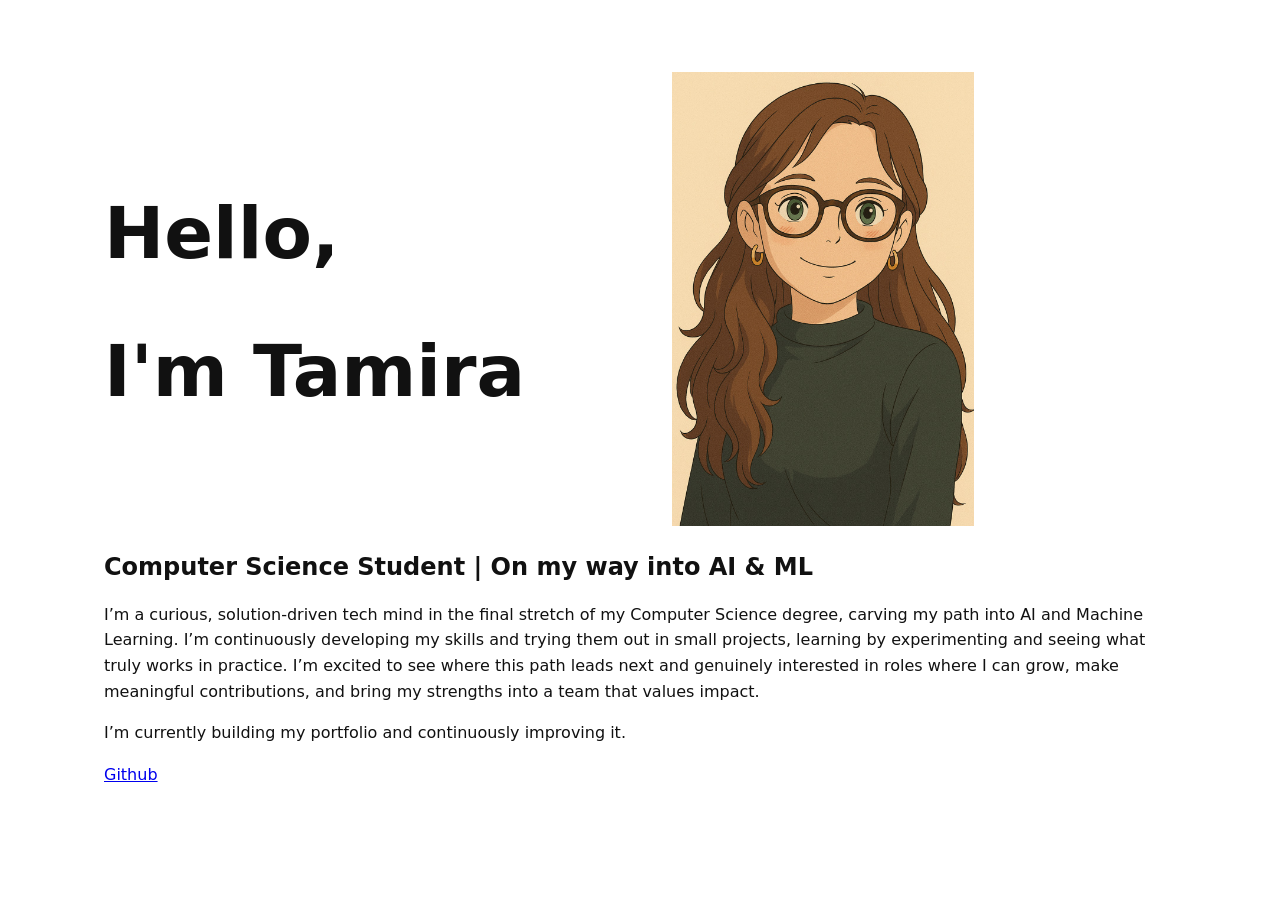
==== index.html @ e7b1f58b "update text" ====
<!DOCTYPE html>
<html lang="en">
<head>
    <meta charset="UTF-8">
    <link rel ="stylesheet" href="css/style.css">
    <title>Tamira Leber</title>
</head>
    <body>
        <div class="page">
        <section class ="hero">
            <div class ="page-header-text">
                <h1>Hello,</h1>
                <h1>I'm Tamira</h1>
            </div>
            <div class ="page-header-image">
                    <img src="assets/picture.jpeg">
            </div>
        </section>
            <h2>Computer Science Student | On my way into AI & ML</h2>
            <p>
                I’m a curious, solution-driven tech mind in the final stretch of my Computer Science degree, carving my path into AI and Machine Learning.
                I’m continuously developing my skills and trying them out in small projects, learning by experimenting and seeing what truly works in practice.
                I’m excited to see where this path leads next and genuinely interested in roles where I can grow, make meaningful contributions, and bring my strengths into a team that values impact.
            </p>
            <p>I’m currently building my portfolio and continuously improving it. </p>
            <a href="https://github.com/miranicad" target="_blank" rel ="noopener">Github</a>
        </div>
    </body>
</html>
---- css/style.css ----
:root {
    --color-bg: #ffffff;
    --color-text: #111111;
    --color-accent: #8b5e3c;
    --color-accent-soft: #e8d3b0;
    --color-bg-start: #fbf7f2;
    --color-bg-end: #f6e6c9;

    --shadow-soft: 0 20px 40px rgba(59, 47, 42, 0.12);

    --font-base: system-ui, sans-serif;

    --space-sm: 0.5rem;
    --space-md: 1rem;
    --space-lg: 2rem;
}

body{
    background: var(--color-bg);
    font-family: var(--font-base);
    color: var(--color-text);
    line-height: 1.6;
}
.page{
    padding: 2rem 1.25rem;
    margin: 0 auto;
    max-width: 1200px;
}

h1{
    font-size: 3.5rem;
    line-height: 1.1;

}
.hero {
    display: flex;
    flex-direction: column;
    align-items: center;
    gap: 3rem;
    text-align: center;
}

.page-header-image {
    flex: 1;
}

.page-header-text {
    flex: 1;
}

.page-header-image img {
    width: 60%;
    height: auto;
}

 h2, h3 {
    line-height: 1.2;
}

@media (min-width: 768px) {
    .page {
        padding: 3rem 3rem;
    }

    .hero {
        flex-direction: row;
        text-align: left;
        gap: 4rem;
    }

    h1 {
        font-size: 3.5rem;
    }
}

@media (min-width: 1024px) {
    .page {
        padding: 4rem 6rem;

    }

    h1 {
        font-size: 4.5rem;
    }

    .page-header-image img {
        max-width: 320px;
    }
}
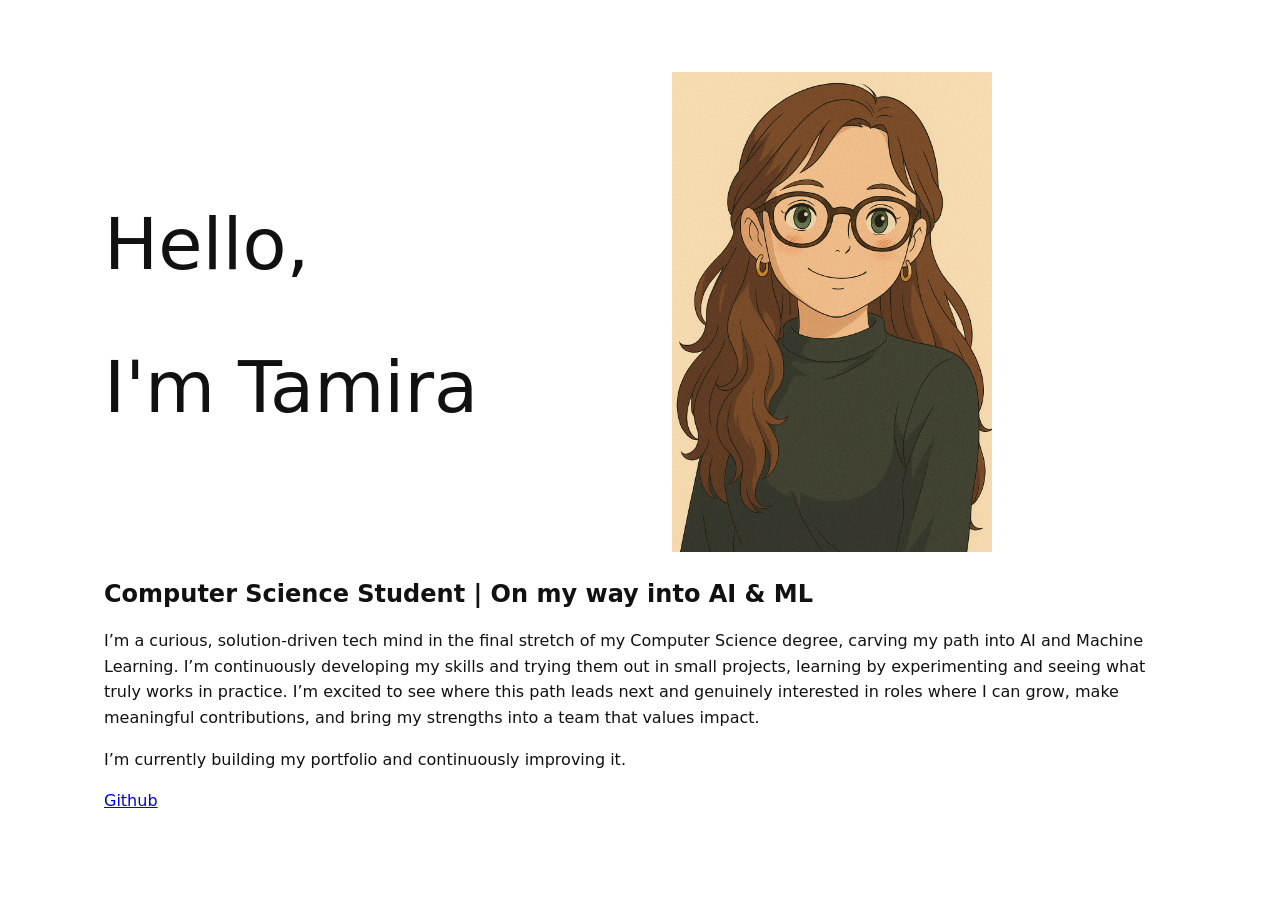
==== commit eb588acf: "update responsivness of page" ====
--- a/index.html
+++ b/index.html
@@ -1,7 +1,8 @@
 <!DOCTYPE html>
 <html lang="en">
 <head>
-    <meta charset="UTF-8">
+    <meta charset= "UTF-8" name="viewport" content="width=device-width, initial-scale=1.0">
+
     <link rel ="stylesheet" href="css/style.css">
     <title>Tamira Leber</title>
 </head>
--- a/css/style.css
+++ b/css/style.css
@@ -28,8 +28,9 @@
 }
 
 h1{
-    font-size: 3.5rem;
-    line-height: 1.1;
+    font-size: 3rem;
+    line-height: 1;
+    font-weight: lighter;
 
 }
 .hero {
@@ -49,7 +50,8 @@
 }
 
 .page-header-image img {
-    width: 60%;
+    width: 80%;
+    max-width: 320px;
     height: auto;
 }
 
@@ -68,9 +70,11 @@
         gap: 4rem;
     }
 
-    h1 {
+    h1{
         font-size: 3.5rem;
+        line-height: 1.15;
     }
+
 }
 
 @media (min-width: 1024px) {
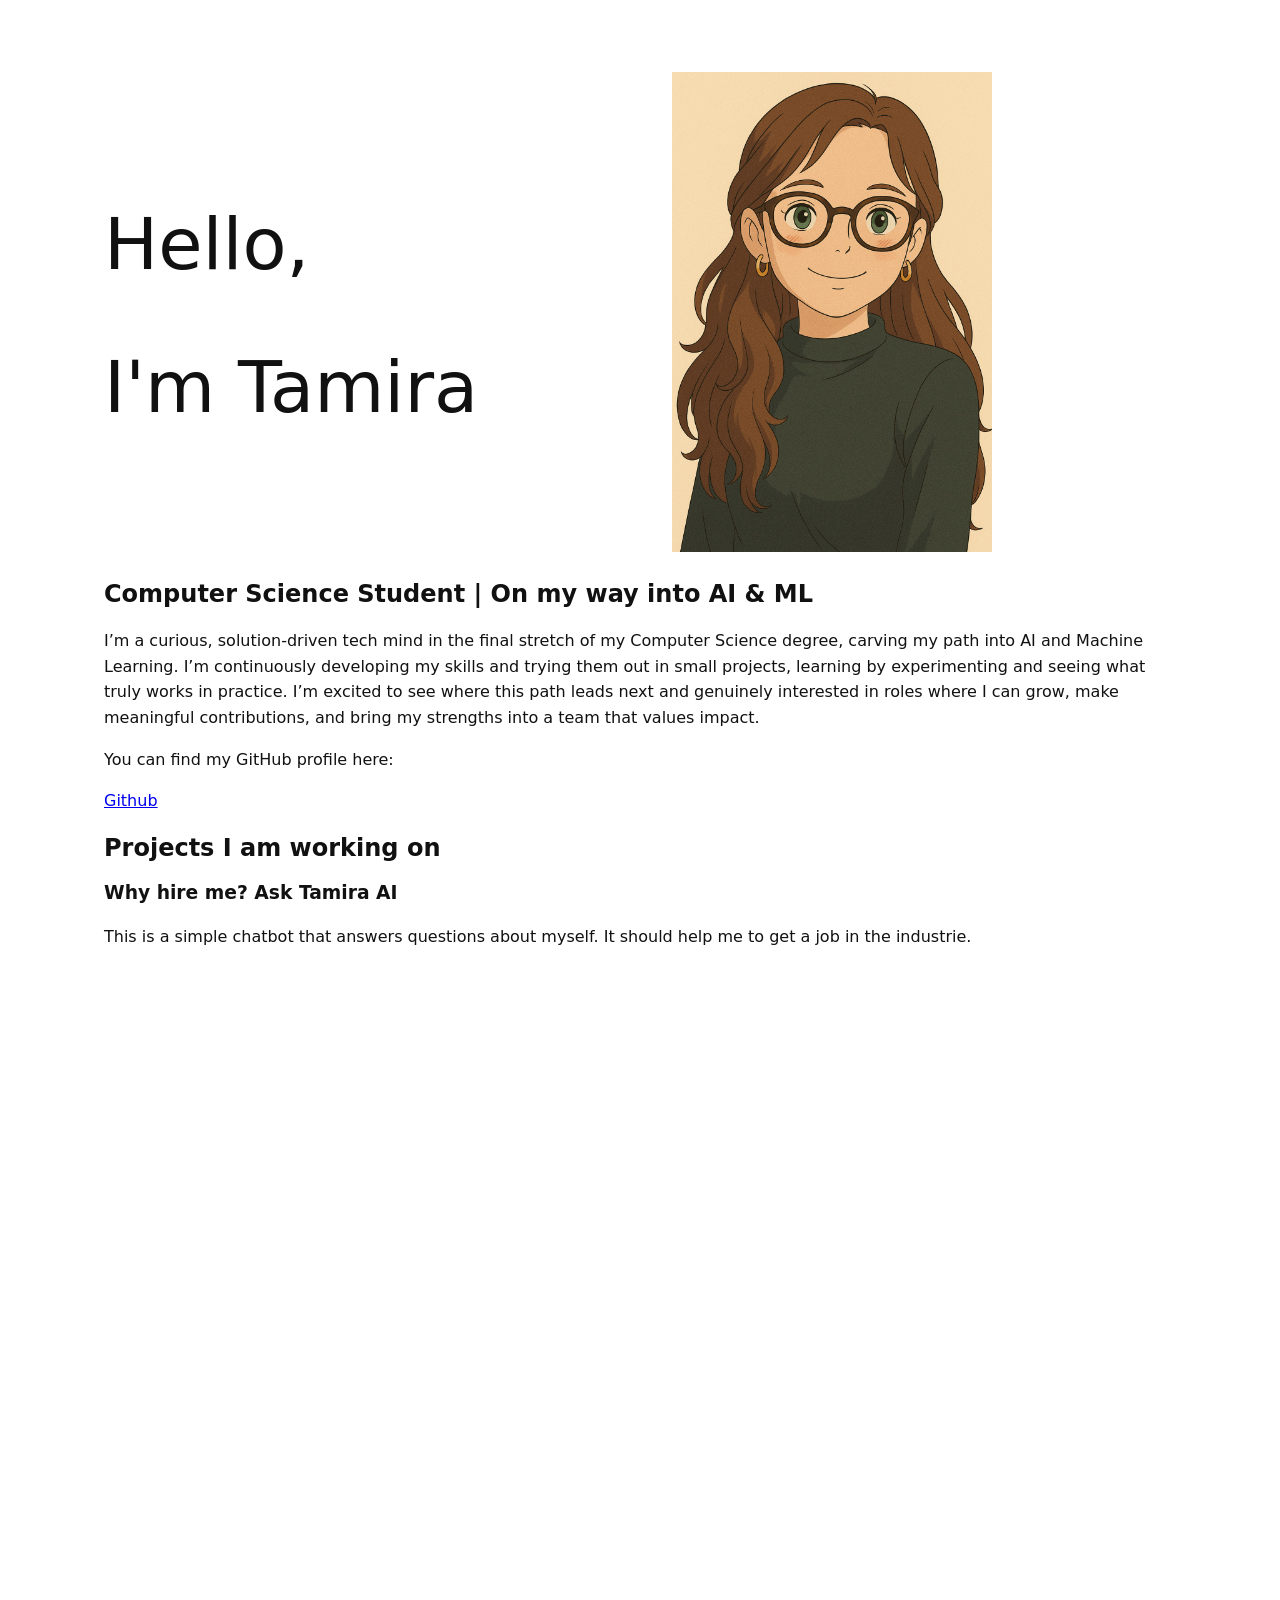
==== commit f03d5439: "update styling text and subdossier." ====
--- a/index.html
+++ b/index.html
@@ -17,14 +17,32 @@
                     <img src="assets/picture.jpeg">
             </div>
         </section>
+        <section class="introduction">
             <h2>Computer Science Student | On my way into AI & ML</h2>
             <p>
                 I’m a curious, solution-driven tech mind in the final stretch of my Computer Science degree, carving my path into AI and Machine Learning.
                 I’m continuously developing my skills and trying them out in small projects, learning by experimenting and seeing what truly works in practice.
                 I’m excited to see where this path leads next and genuinely interested in roles where I can grow, make meaningful contributions, and bring my strengths into a team that values impact.
             </p>
-            <p>I’m currently building my portfolio and continuously improving it. </p>
+            <p>You can find my GitHub profile here: </p>
             <a href="https://github.com/miranicad" target="_blank" rel ="noopener">Github</a>
-        </div>
+        </section>
+            <section class="projects">
+                <h2>Projects I am working on</h2>
+
+                <h3>Why hire me? Ask Tamira AI</h3>
+                <p>This is a simple chatbot that answers questions about myself. It should help me to get a job in the industrie.</p>
+
+                <div class="embed">
+                    <iframe
+                            src="https://tamira-simple-llm-chatbot.streamlit.app/?embed=true"
+                            title="Chatbot Demo"
+                            loading="lazy"
+                            sandbox="allow-scripts allow-same-origin allow-forms allow-popups"
+                            allow="clipboard-read; clipboard-write"
+                    ></iframe>
+                </div>
+            </section>
+       </div>
     </body>
 </html>
--- a/css/style.css
+++ b/css/style.css
@@ -91,3 +91,16 @@
         max-width: 320px;
     }
 }
+
+.embed {
+    width: 100%;
+    max-width: 1000px;
+    margin: 1rem 0;
+}
+
+.embed iframe {
+    width: 100%;
+    height: 700px;       /* anpassen */
+    border: 0;
+    border-radius: 12px;
+}
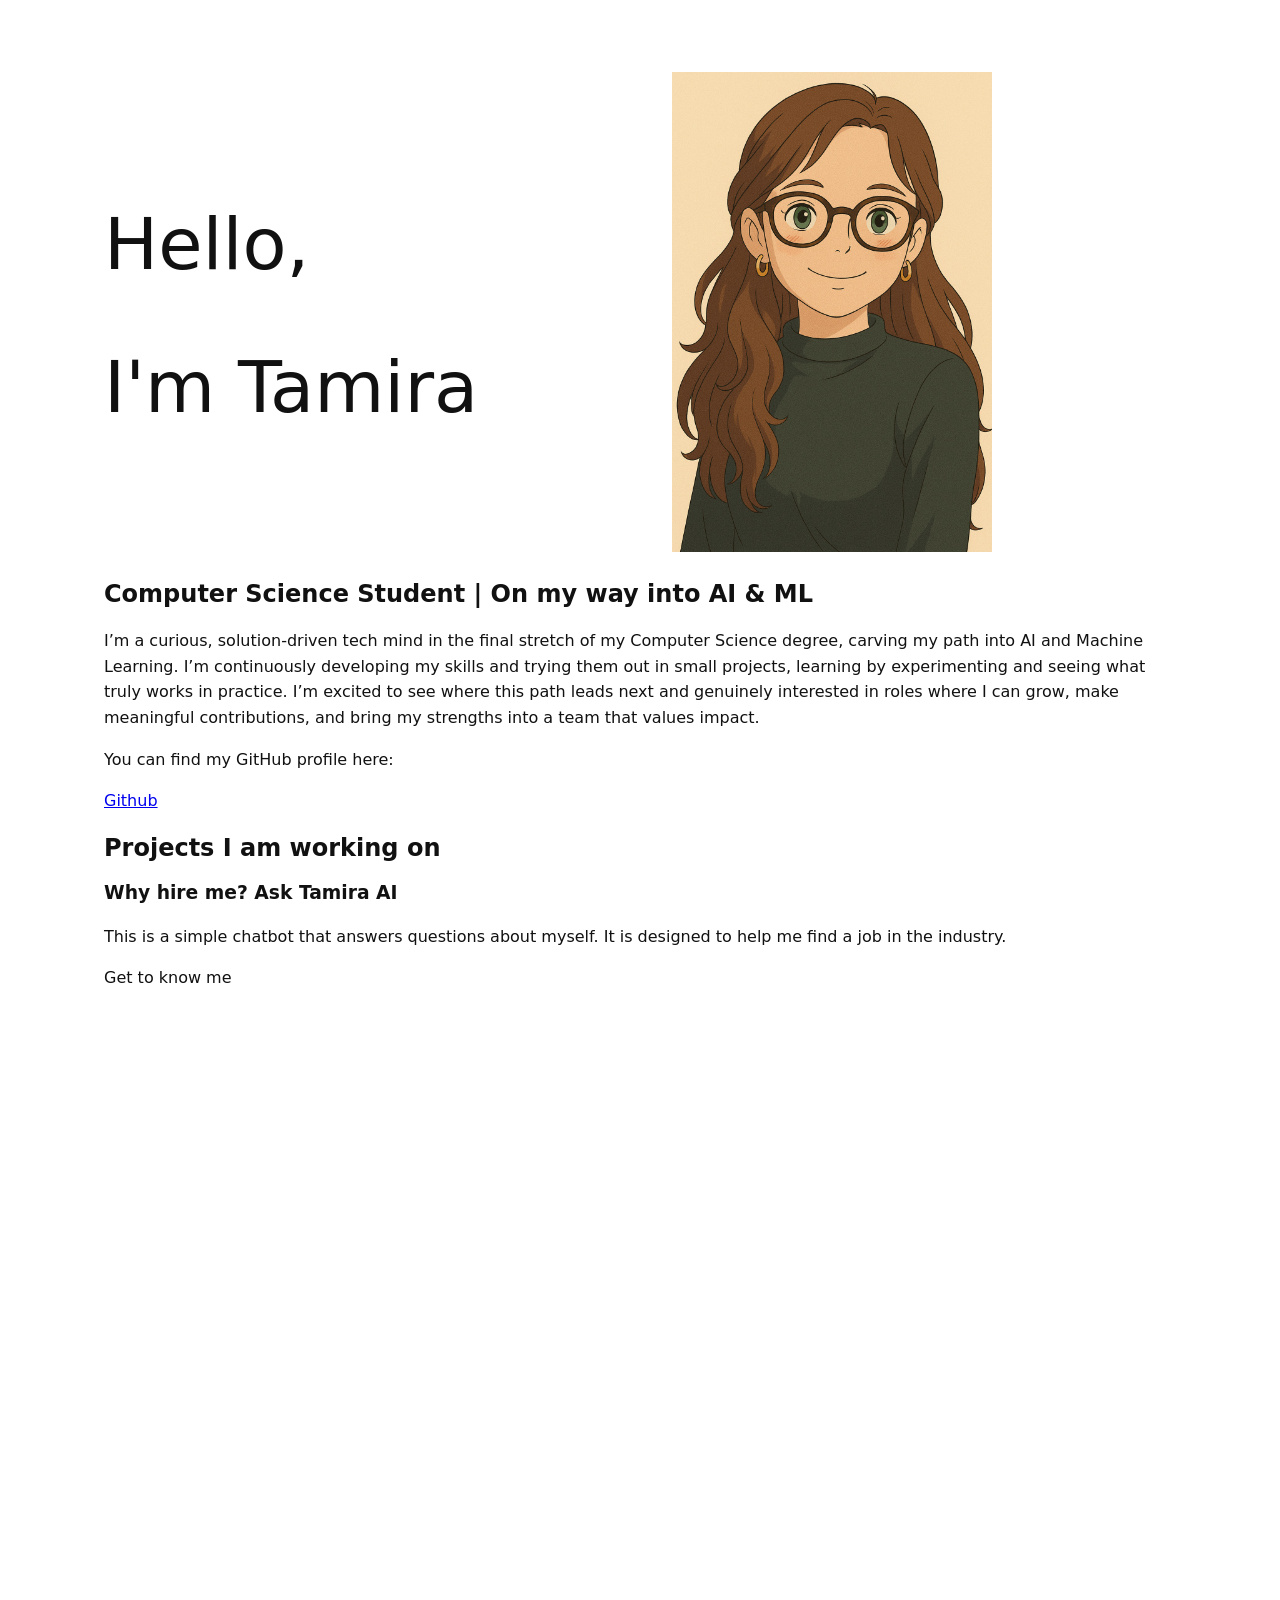
==== commit ce909b90: "update text." ====
--- a/index.html
+++ b/index.html
@@ -31,8 +31,8 @@
                 <h2>Projects I am working on</h2>
 
                 <h3>Why hire me? Ask Tamira AI</h3>
-                <p>This is a simple chatbot that answers questions about myself. It should help me to get a job in the industrie.</p>
-
+                <p>This is a simple chatbot that answers questions about myself. It is designed to help me find a job in the industry.</p>
+                <p>Get to know me</p>
                 <div class="embed">
                     <iframe
                             src="https://tamira-simple-llm-chatbot.streamlit.app/?embed=true"
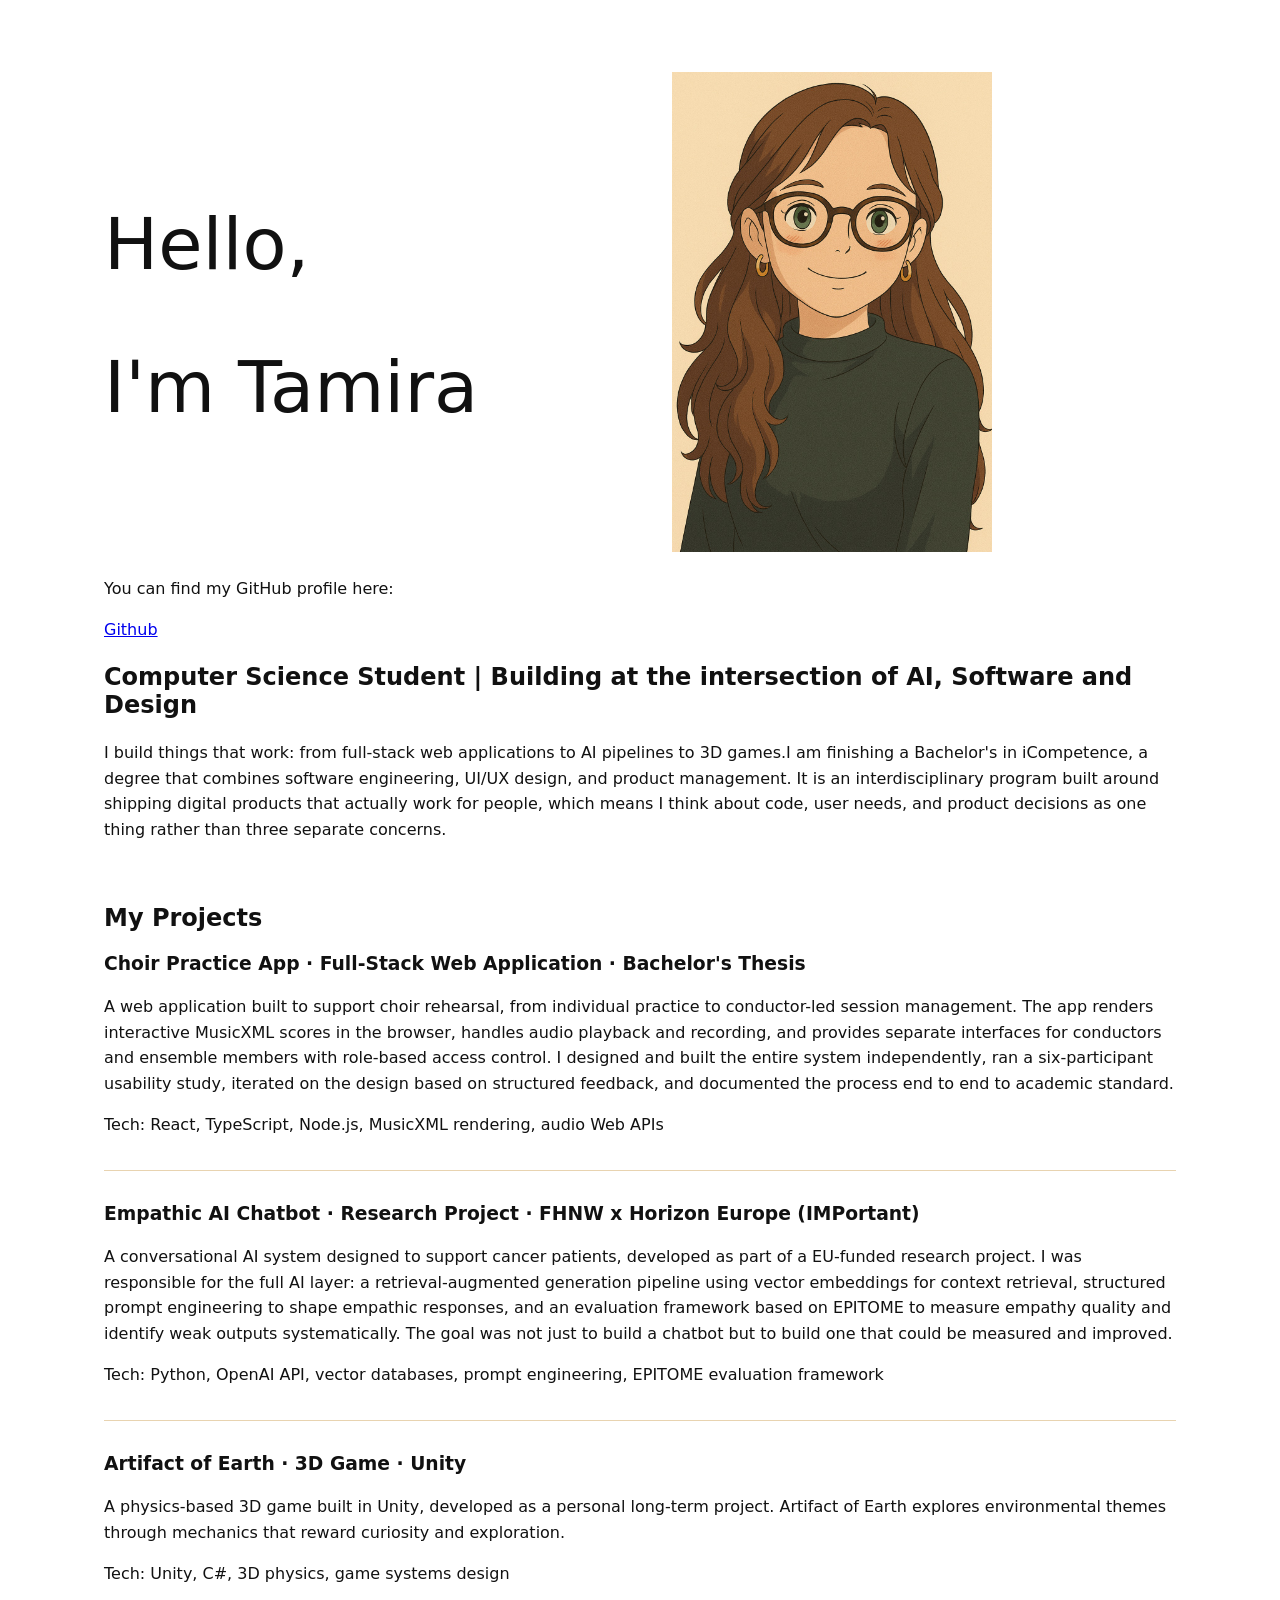
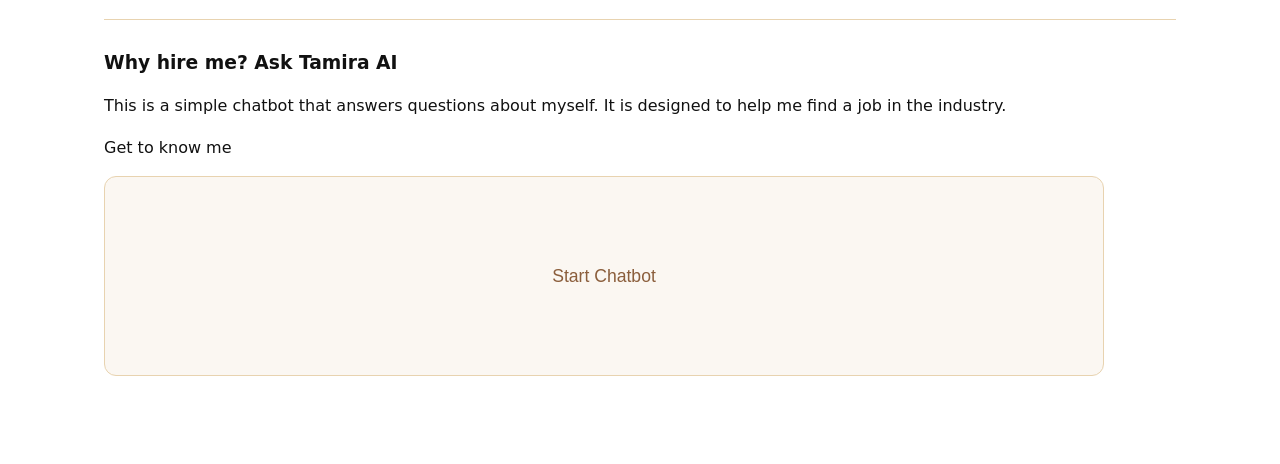
==== commit d1ffae88: "update text and styling, add more projects" ====
--- a/index.html
+++ b/index.html
@@ -1,48 +1,84 @@
 <!DOCTYPE html>
 <html lang="en">
 <head>
-    <meta charset= "UTF-8" name="viewport" content="width=device-width, initial-scale=1.0">
+    <meta charset="UTF-8" name="viewport" content="width=device-width, initial-scale=1.0">
 
-    <link rel ="stylesheet" href="css/style.css">
+    <link rel="stylesheet" href="css/style.css">
     <title>Tamira Leber</title>
 </head>
-    <body>
-        <div class="page">
-        <section class ="hero">
-            <div class ="page-header-text">
-                <h1>Hello,</h1>
-                <h1>I'm Tamira</h1>
-            </div>
-            <div class ="page-header-image">
-                    <img src="assets/picture.jpeg">
-            </div>
-        </section>
-        <section class="introduction">
-            <h2>Computer Science Student | On my way into AI & ML</h2>
-            <p>
-                I’m a curious, solution-driven tech mind in the final stretch of my Computer Science degree, carving my path into AI and Machine Learning.
-                I’m continuously developing my skills and trying them out in small projects, learning by experimenting and seeing what truly works in practice.
-                I’m excited to see where this path leads next and genuinely interested in roles where I can grow, make meaningful contributions, and bring my strengths into a team that values impact.
-            </p>
-            <p>You can find my GitHub profile here: </p>
-            <a href="https://github.com/miranicad" target="_blank" rel ="noopener">Github</a>
-        </section>
-            <section class="projects">
-                <h2>Projects I am working on</h2>
+<body>
+<div class="page">
+    <section class="hero">
+        <div class="page-header-text">
+            <h1>Hello,</h1>
+            <h1>I'm Tamira</h1>
+        </div>
+        <div class="page-header-image">
+            <img src="assets/picture.jpeg">
+        </div>
+    </section>
+    <p>You can find my GitHub profile here: </p>
+    <a href="https://github.com/miranicad" target="_blank" rel="noopener">Github</a>
+    <section class="introduction">
+        <h2>Computer Science Student | Building at the intersection of AI, Software and Design</h2>
+        <p>
+            I build things that work: from full-stack web applications to AI pipelines to 3D games.I am finishing a
+            Bachelor's in iCompetence, a degree that combines software engineering, UI/UX design, and product
+            management. It is an interdisciplinary program built around shipping digital products that actually work for
+            people, which means I think about code, user needs, and product decisions as one thing rather than three
+            separate concerns. </p>
 
-                <h3>Why hire me? Ask Tamira AI</h3>
-                <p>This is a simple chatbot that answers questions about myself. It is designed to help me find a job in the industry.</p>
-                <p>Get to know me</p>
-                <div class="embed">
-                    <iframe
-                            src="https://tamira-simple-llm-chatbot.streamlit.app/?embed=true"
-                            title="Chatbot Demo"
-                            loading="lazy"
-                            sandbox="allow-scripts allow-same-origin allow-forms allow-popups"
-                            allow="clipboard-read; clipboard-write"
-                    ></iframe>
-                </div>
-            </section>
-       </div>
-    </body>
+    </section>
+    <br>
+    <section class="projects">
+        <h2>My Projects</h2>
+        <h3>Choir Practice App · Full-Stack Web Application · Bachelor's Thesis</h3>
+        <p>A web application built to support choir rehearsal, from individual practice to conductor-led session
+            management. The app renders interactive MusicXML scores in the browser, handles audio playback and
+            recording, and provides separate interfaces for conductors and ensemble members with role-based access
+            control. I designed and built the entire system independently, ran a six-participant usability study,
+            iterated on the design based on structured feedback, and documented the process end to end to academic
+            standard.</p>
+        <p>Tech: React, TypeScript, Node.js, MusicXML rendering, audio Web APIs</p>
+
+        <h3>Empathic AI Chatbot · Research Project · FHNW x Horizon Europe (IMPortant)</h3>
+        <p>A conversational AI system designed to support cancer patients, developed as part of a EU-funded research
+            project. I was responsible for the full AI layer: a retrieval-augmented generation pipeline using vector
+            embeddings for context retrieval, structured prompt engineering to shape empathic responses, and an
+            evaluation framework based on EPITOME to measure empathy quality and identify weak outputs systematically.
+            The goal was not just to build a chatbot but to build one that could be measured and improved.</p>
+        <p>Tech: Python, OpenAI API, vector databases, prompt engineering, EPITOME evaluation framework</p>
+
+        <h3>Artifact of Earth · 3D Game · Unity</h3>
+        <p>A physics-based 3D game built in Unity, developed as a personal long-term project. Artifact of Earth explores
+            environmental themes through mechanics that reward curiosity and exploration.</p>
+        <p>Tech: Unity, C#, 3D physics, game systems design</p>
+
+
+        <h3>Why hire me? Ask Tamira AI</h3>
+        <p>This is a simple chatbot that answers questions about myself. It is designed to help me find a job in the
+            industry.</p>
+        <p>Get to know me</p>
+        <div class="embed">
+            <button class="embed-start" onclick="this.style.display='none'; this.nextElementSibling.style.display='block';">
+                Start Chatbot
+            </button>
+            <iframe
+                    style="display:none"
+                    data-src="https://tamira-simple-llm-chatbot.streamlit.app/?embed=true"
+                    title="Chatbot Demo"
+                    sandbox="allow-scripts allow-same-origin allow-forms allow-popups"
+                    allow="clipboard-read; clipboard-write"
+                    onload="this.contentWindow"
+            ></iframe>
+            <script>
+                document.querySelector('.embed-start').addEventListener('click', function() {
+                    const iframe = this.nextElementSibling;
+                    iframe.src = iframe.dataset.src;
+                });
+            </script>
+        </div>
+    </section>
+</div>
+</body>
 </html>
--- a/css/style.css
+++ b/css/style.css
@@ -92,15 +92,44 @@
     }
 }
 
+.projects h3 {
+    padding-top: var(--space-lg);
+    margin-top: var(--space-lg);
+    border-top: 1px solid var(--color-accent-soft);
+}
+
+.projects h3:first-of-type {
+    border-top: none;
+    margin-top: 0;
+    padding-top: 0;
+}
+
 .embed {
+    position: relative;
     width: 100%;
     max-width: 1000px;
     margin: 1rem 0;
 }
 
+.embed-start {
+    width: 100%;
+    height: 200px;
+    border: 1px solid var(--color-accent-soft);
+    border-radius: 12px;
+    background: var(--color-bg-start);
+    color: var(--color-accent);
+    font-size: 1.1rem;
+    cursor: pointer;
+    transition: background 0.2s ease;
+}
+
+.embed-start:hover {
+    background: var(--color-accent-soft);
+}
+
 .embed iframe {
     width: 100%;
-    height: 700px;       /* anpassen */
+    height: 700px;
     border: 0;
     border-radius: 12px;
 }
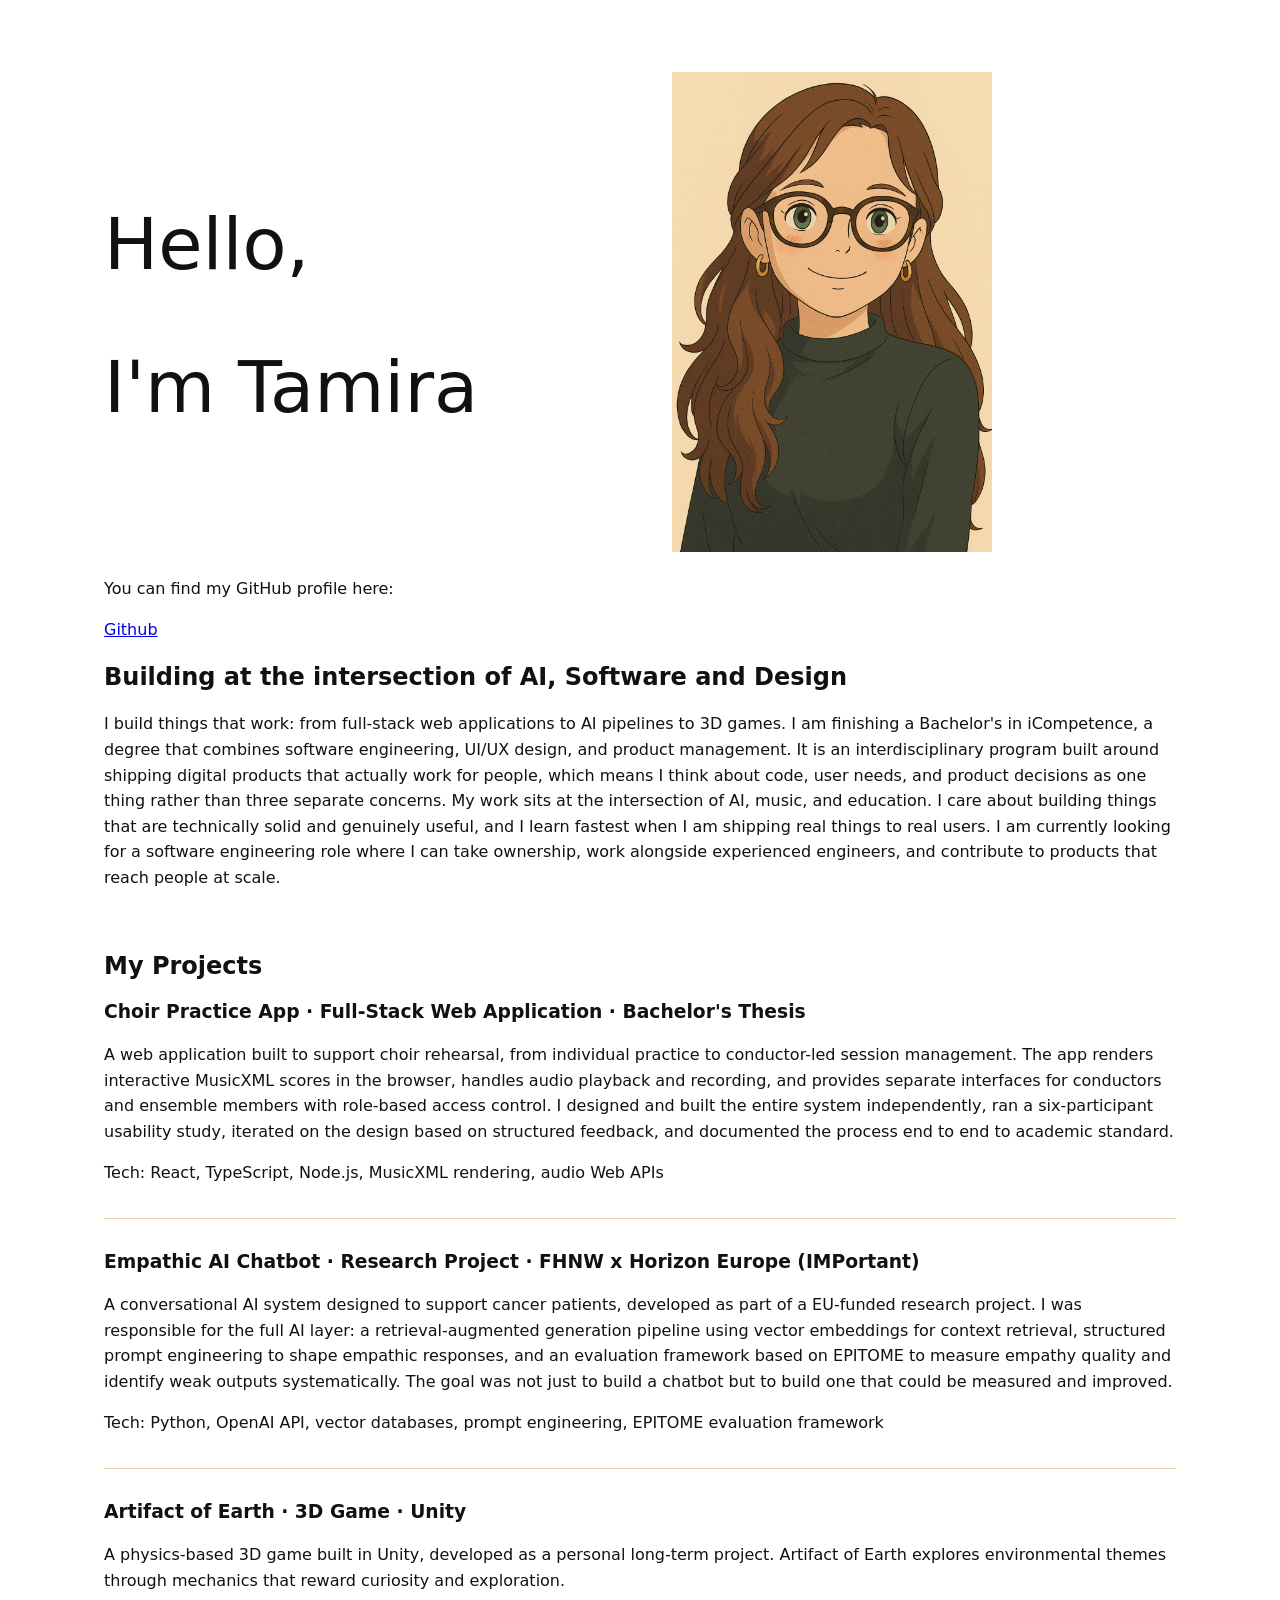
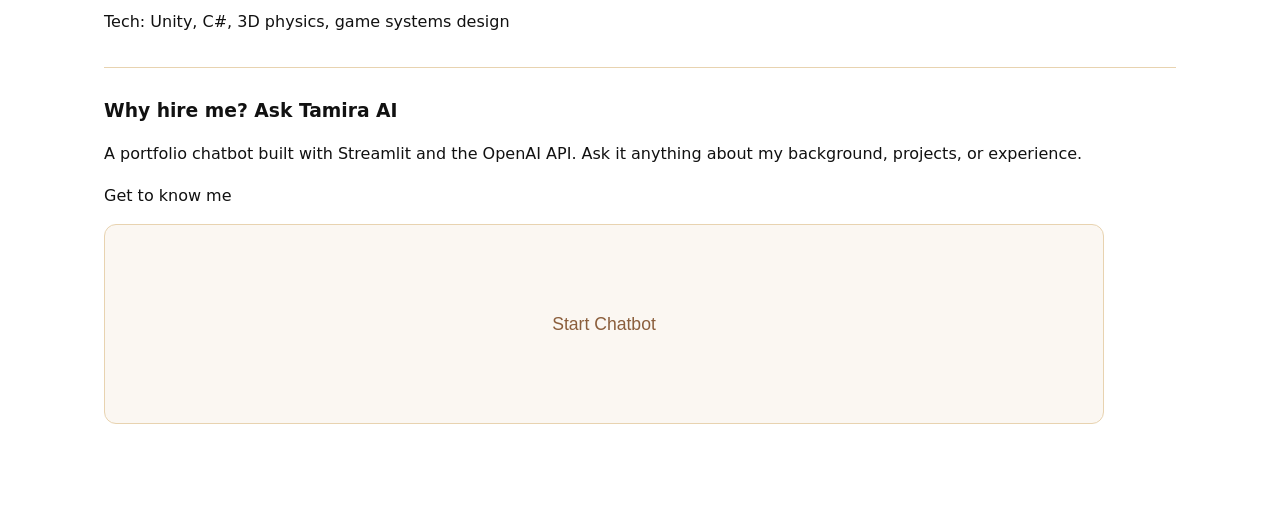
==== commit 8f4de370: "update text" ====
--- a/index.html
+++ b/index.html
@@ -17,16 +17,21 @@
             <img src="assets/picture.jpeg">
         </div>
     </section>
-    <p>You can find my GitHub profile here: </p>
-    <a href="https://github.com/miranicad" target="_blank" rel="noopener">Github</a>
+
     <section class="introduction">
-        <h2>Computer Science Student | Building at the intersection of AI, Software and Design</h2>
+        <p>You can find my GitHub profile here: </p>
+        <a href="https://github.com/miranicad" target="_blank" rel="noopener">Github</a>
+        <h2>Building at the intersection of AI, Software and Design</h2>
         <p>
-            I build things that work: from full-stack web applications to AI pipelines to 3D games.I am finishing a
+            I build things that work: from full-stack web applications to AI pipelines to 3D games. I am finishing a
             Bachelor's in iCompetence, a degree that combines software engineering, UI/UX design, and product
             management. It is an interdisciplinary program built around shipping digital products that actually work for
             people, which means I think about code, user needs, and product decisions as one thing rather than three
-            separate concerns. </p>
+            separate concerns. My work sits at the intersection of AI, music, and education. I care about building
+            things that are technically solid and genuinely useful, and I learn fastest when I am shipping real things
+            to real users.
+            I am currently looking for a software engineering role where I can take ownership, work alongside
+            experienced engineers, and contribute to products that reach people at scale.</p>
 
     </section>
     <br>
@@ -56,11 +61,11 @@
 
 
         <h3>Why hire me? Ask Tamira AI</h3>
-        <p>This is a simple chatbot that answers questions about myself. It is designed to help me find a job in the
-            industry.</p>
+        <p>A portfolio chatbot built with Streamlit and the OpenAI API. Ask it anything about my background, projects, or experience.</p>
         <p>Get to know me</p>
         <div class="embed">
-            <button class="embed-start" onclick="this.style.display='none'; this.nextElementSibling.style.display='block';">
+            <button class="embed-start"
+                    onclick="this.style.display='none'; this.nextElementSibling.style.display='block';">
                 Start Chatbot
             </button>
             <iframe
@@ -72,7 +77,7 @@
                     onload="this.contentWindow"
             ></iframe>
             <script>
-                document.querySelector('.embed-start').addEventListener('click', function() {
+                document.querySelector('.embed-start').addEventListener('click', function () {
                     const iframe = this.nextElementSibling;
                     iframe.src = iframe.dataset.src;
                 });
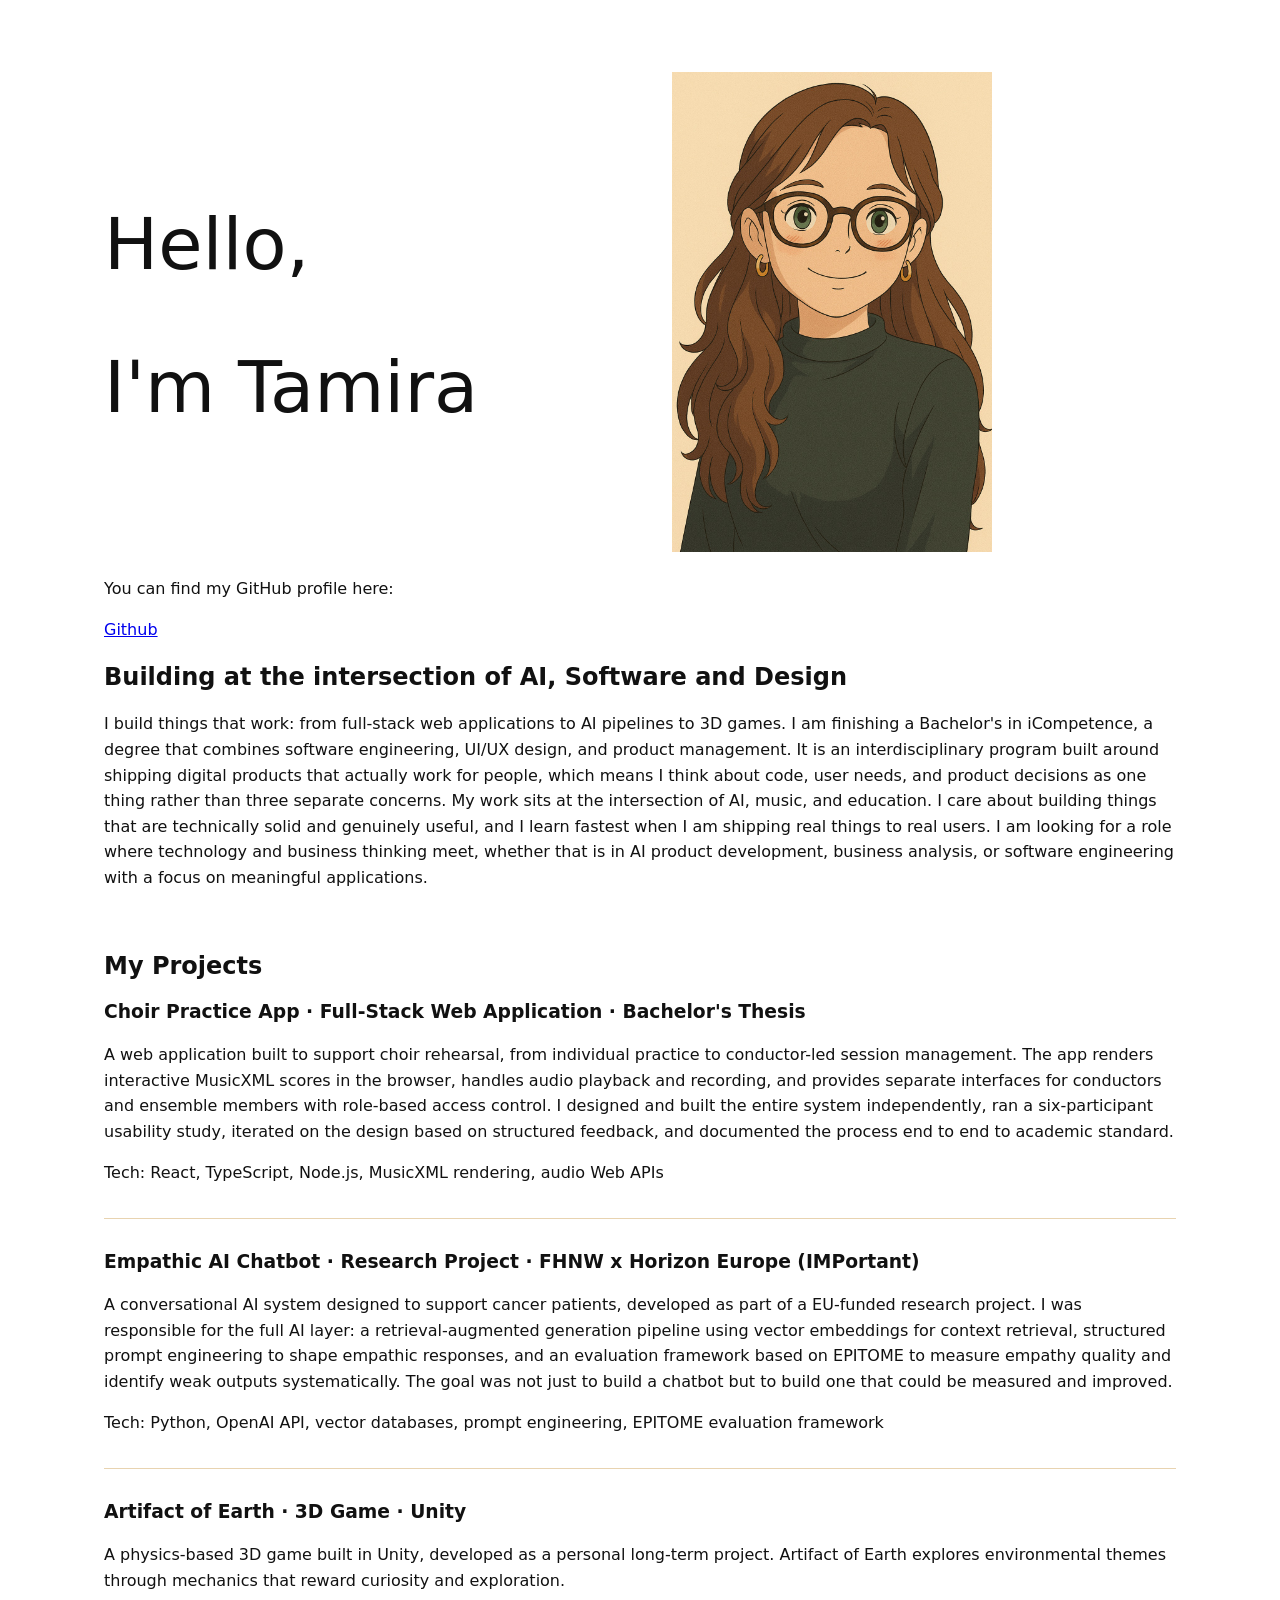
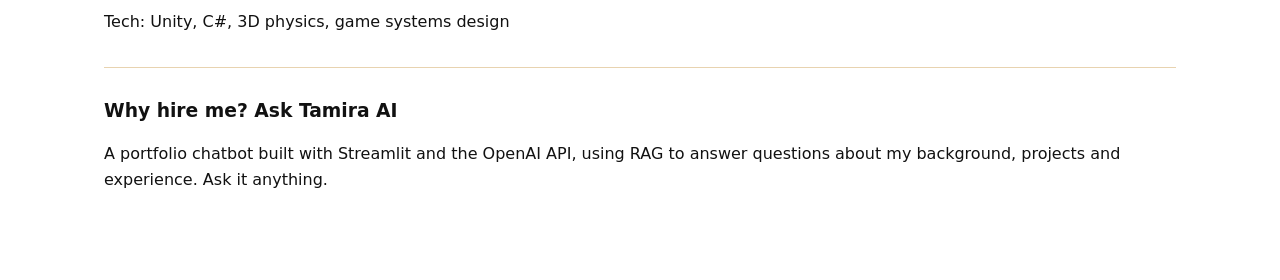
==== commit 6910a36a: "update portfolio text" ====
--- a/index.html
+++ b/index.html
@@ -30,8 +30,7 @@
             separate concerns. My work sits at the intersection of AI, music, and education. I care about building
             things that are technically solid and genuinely useful, and I learn fastest when I am shipping real things
             to real users.
-            I am currently looking for a software engineering role where I can take ownership, work alongside
-            experienced engineers, and contribute to products that reach people at scale.</p>
+            I am looking for a role where technology and business thinking meet, whether that is in AI product development, business analysis, or software engineering with a focus on meaningful applications.</p>
 
     </section>
     <br>
@@ -60,30 +59,30 @@
         <p>Tech: Unity, C#, 3D physics, game systems design</p>
 
 
-        <h3>Why hire me? Ask Tamira AI</h3>
-        <p>A portfolio chatbot built with Streamlit and the OpenAI API. Ask it anything about my background, projects, or experience.</p>
-        <p>Get to know me</p>
-        <div class="embed">
-            <button class="embed-start"
-                    onclick="this.style.display='none'; this.nextElementSibling.style.display='block';">
-                Start Chatbot
-            </button>
-            <iframe
-                    style="display:none"
-                    data-src="https://tamira-simple-llm-chatbot.streamlit.app/?embed=true"
-                    title="Chatbot Demo"
-                    sandbox="allow-scripts allow-same-origin allow-forms allow-popups"
-                    allow="clipboard-read; clipboard-write"
-                    onload="this.contentWindow"
-            ></iframe>
-            <script>
-                document.querySelector('.embed-start').addEventListener('click', function () {
-                    const iframe = this.nextElementSibling;
-                    iframe.src = iframe.dataset.src;
-                });
-            </script>
-        </div>
-    </section>
-</div>
-</body>
-</html>+                <h3>Why hire me? Ask Tamira AI</h3>
+                <p>A portfolio chatbot built with Streamlit and the OpenAI API, using RAG to answer questions about my background, projects and experience. Ask it anything.</p>
+        <!--   <div class="embed">
+              <button class="embed-start"
+                      onclick="this.style.display='none'; this.nextElementSibling.style.display='block';">
+                  Start Chatbot
+              </button>
+              <iframe
+                      style="display:none"
+                      data-src="https://tamira-simple-llm-chatbot.streamlit.app/?embed=true"
+                      title="Chatbot Demo"
+                      sandbox="allow-scripts allow-same-origin allow-forms allow-popups"
+                      allow="clipboard-read; clipboard-write"
+                      onload="this.contentWindow"
+              ></iframe>
+              <script>
+                  document.querySelector('.embed-start').addEventListener('click', function () {
+                      const iframe = this.nextElementSibling;
+                      iframe.src = iframe.dataset.src;
+                  });
+              </script>
+          </div> -->
+
+      </section>
+  </div>
+  </body>
+  </html>
--- a/css/style.css
+++ b/css/style.css
@@ -107,7 +107,6 @@
 .embed {
     position: relative;
     width: 100%;
-    max-width: 1000px;
     margin: 1rem 0;
 }
 
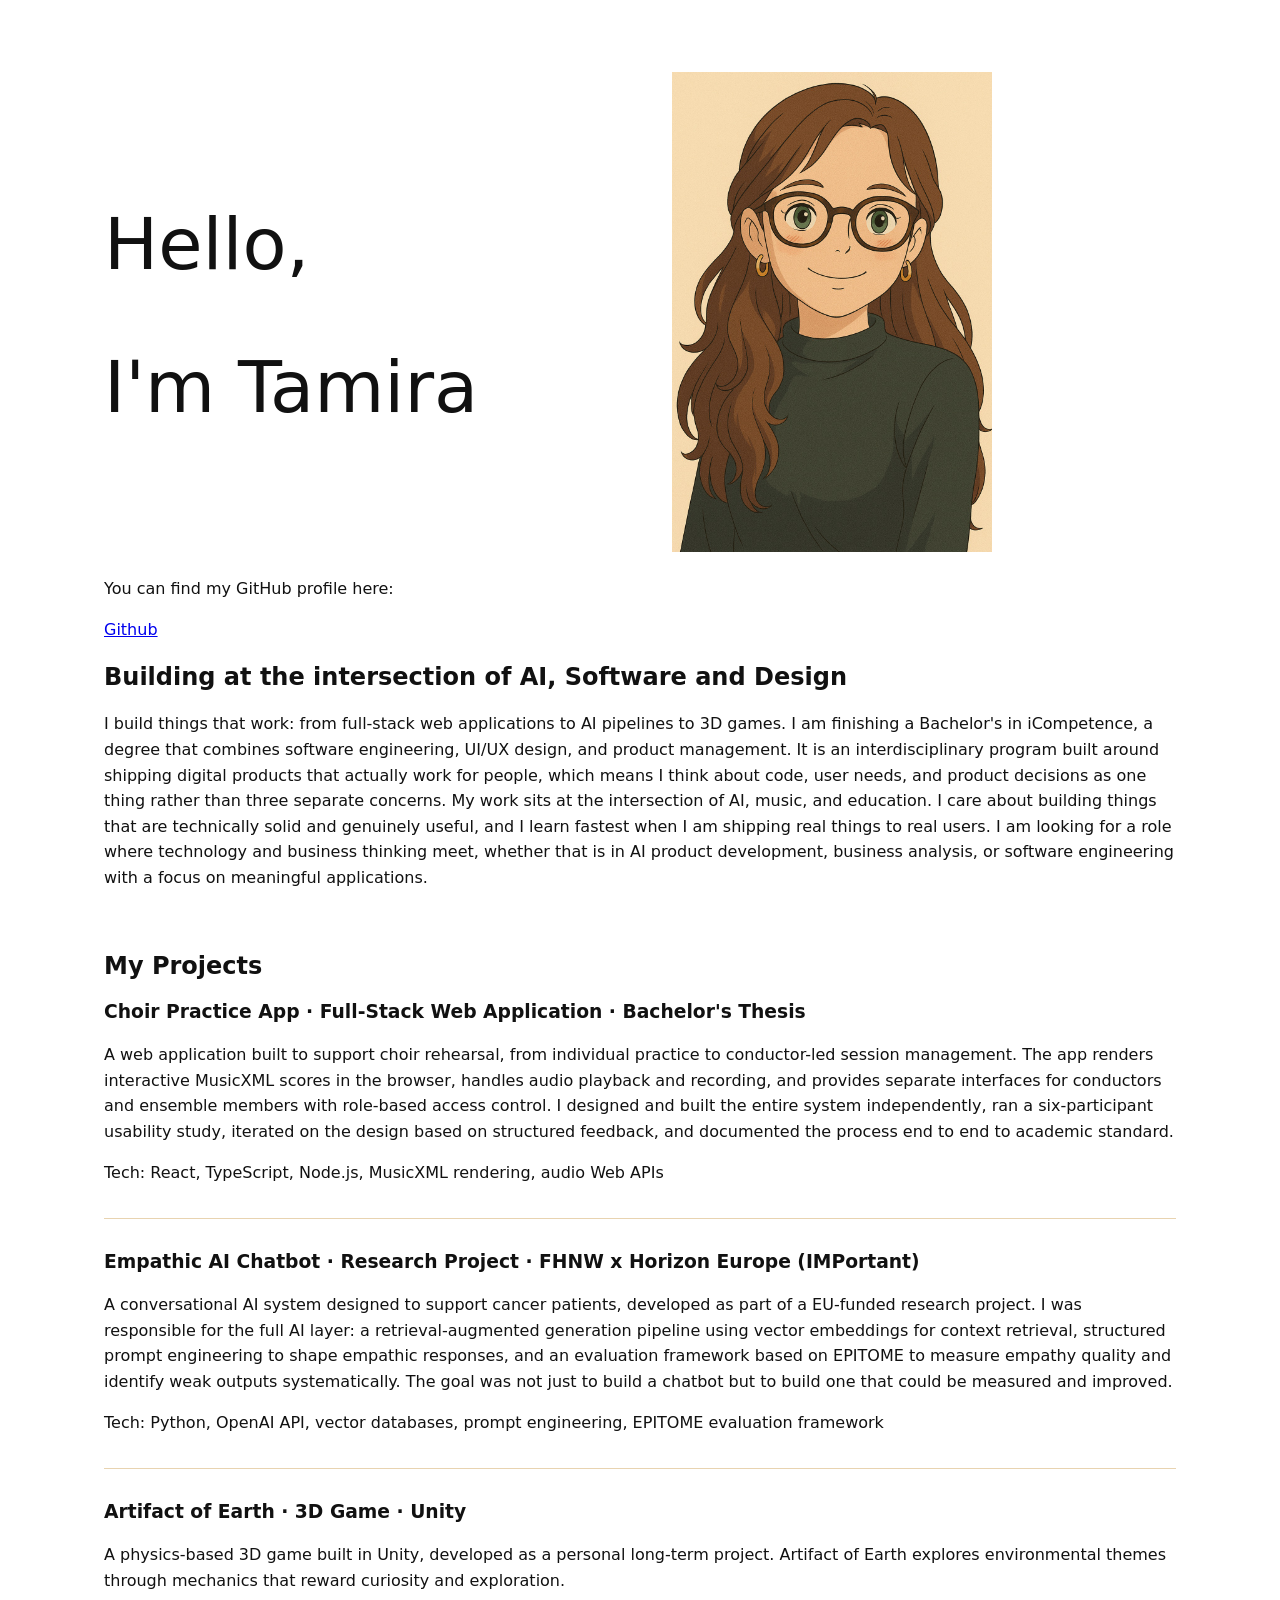
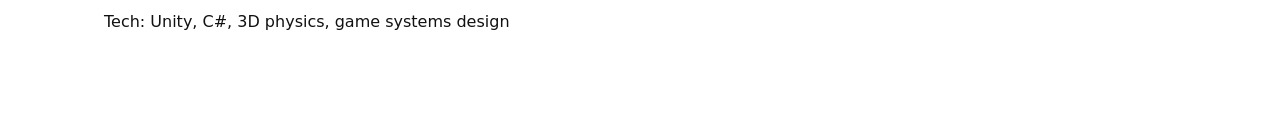
==== commit 9766c8fe: "update portfolio text" ====
--- a/index.html
+++ b/index.html
@@ -59,28 +59,28 @@
         <p>Tech: Unity, C#, 3D physics, game systems design</p>
 
 
-                <h3>Why hire me? Ask Tamira AI</h3>
-                <p>A portfolio chatbot built with Streamlit and the OpenAI API, using RAG to answer questions about my background, projects and experience. Ask it anything.</p>
-        <!--   <div class="embed">
-              <button class="embed-start"
-                      onclick="this.style.display='none'; this.nextElementSibling.style.display='block';">
-                  Start Chatbot
-              </button>
-              <iframe
-                      style="display:none"
-                      data-src="https://tamira-simple-llm-chatbot.streamlit.app/?embed=true"
-                      title="Chatbot Demo"
-                      sandbox="allow-scripts allow-same-origin allow-forms allow-popups"
-                      allow="clipboard-read; clipboard-write"
-                      onload="this.contentWindow"
-              ></iframe>
-              <script>
-                  document.querySelector('.embed-start').addEventListener('click', function () {
-                      const iframe = this.nextElementSibling;
-                      iframe.src = iframe.dataset.src;
-                  });
-              </script>
-          </div> -->
+        <!--      <h3>Why hire me? Ask Tamira AI</h3>
+           <p>A portfolio chatbot built with Streamlit and the OpenAI API, using RAG to answer questions about my background, projects and experience. Ask it anything.</p>
+   <div class="embed">
+         <button class="embed-start"
+                 onclick="this.style.display='none'; this.nextElementSibling.style.display='block';">
+             Start Chatbot
+         </button>
+         <iframe
+                 style="display:none"
+                 data-src="https://tamira-simple-llm-chatbot.streamlit.app/?embed=true"
+                 title="Chatbot Demo"
+                 sandbox="allow-scripts allow-same-origin allow-forms allow-popups"
+                 allow="clipboard-read; clipboard-write"
+                 onload="this.contentWindow"
+         ></iframe>
+         <script>
+             document.querySelector('.embed-start').addEventListener('click', function () {
+                 const iframe = this.nextElementSibling;
+                 iframe.src = iframe.dataset.src;
+             });
+         </script>
+     </div> -->
 
       </section>
   </div>
